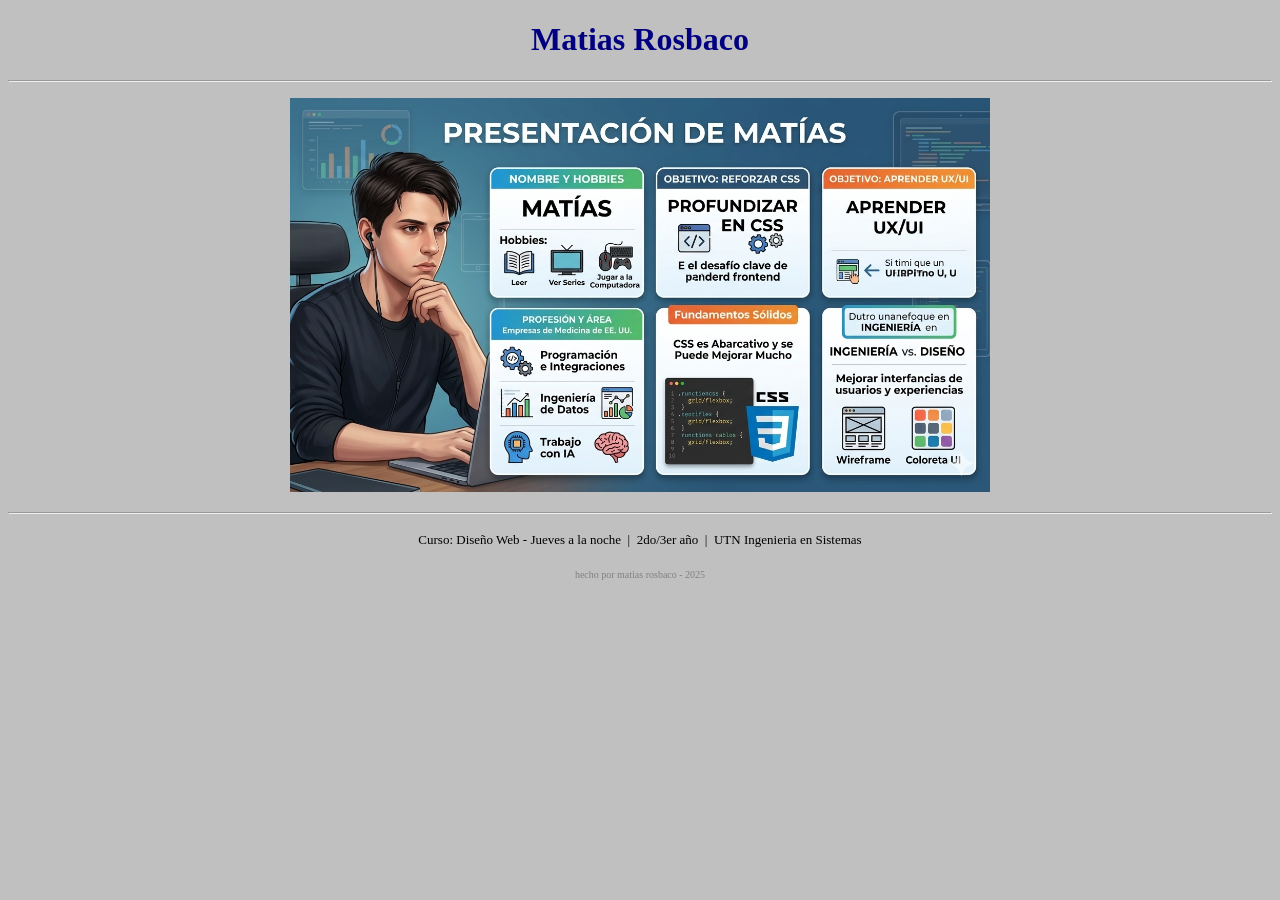
==== index.html @ 19e43684 "primer commit" ====
<!DOCTYPE html>
<html>
<head>
  <title>Pagina de Matias</title>
</head>
<body bgcolor="#c0c0c0">

  <header>
    <h1 align="center">
      <font color="navy">Matias Rosbaco</font>
    </h1>
    <hr>
  </header>

  <main>
    <p align="center">
      <img src="img/image_b8c8bed9.png" width="700" alt="mi infografia">
    </p>
  </main>

  <hr>

  <footer>
    <p align="center">
      <font size="2">
        Curso: Diseño Web - Jueves a la noche &nbsp;|&nbsp; 2do/3er año &nbsp;|&nbsp; UTN Ingenieria en Sistemas
      </font>
    </p>
    <p align="center">
      <font size="1" color="gray">hecho por matias rosbaco - 2025</font>
    </p>
  </footer>

</body>
</html>
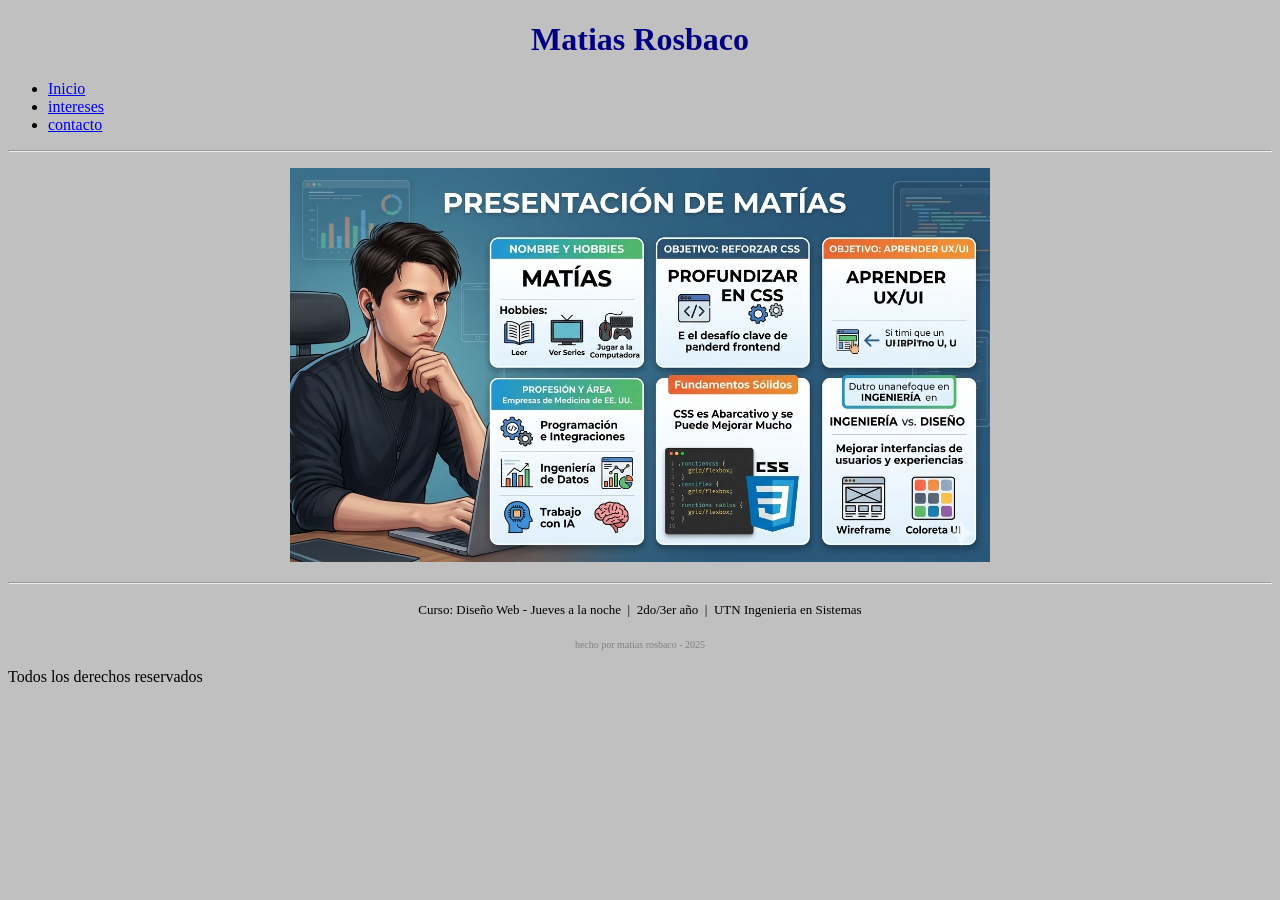
==== commit 729a794b: "agregue intereses y contacto" ====
--- a/index.html
+++ b/index.html
@@ -6,10 +6,17 @@
 <body bgcolor="#c0c0c0">
 
   <header>
-    <h1 align="center">
-      <font color="navy">Matias Rosbaco</font>
-    </h1>
-    <hr>
+      <h1 align="center">
+    <font color="navy">Matias Rosbaco</font>
+  </h1>
+  <nav>
+    <ul>
+      <li><a href="index.html">Inicio</a></li>
+      <li><a href="intereses.html">intereses</a></li>
+      <li><a href="contacto.html">contacto</a></li>
+    </ul>
+  </nav>
+  <hr>
   </header>
 
   <main>
@@ -29,6 +36,8 @@
     <p align="center">
       <font size="1" color="gray">hecho por matias rosbaco - 2025</font>
     </p>
+
+    <p>Todos los derechos reservados</p>
   </footer>
 
 </body>
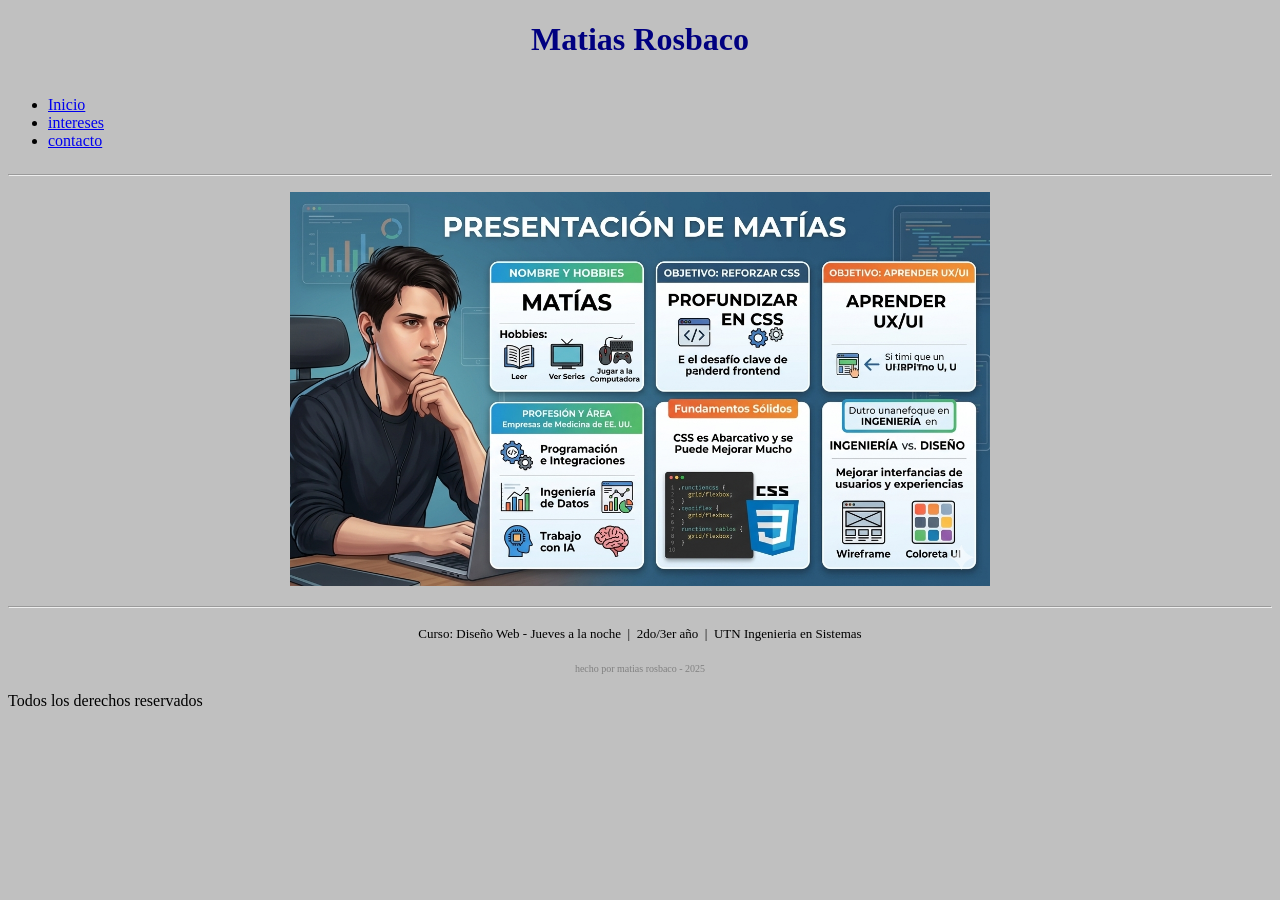
==== commit 600c5200: "agrego style" ====
--- a/index.html
+++ b/index.html
@@ -2,6 +2,12 @@
 <html>
 <head>
   <title>Pagina de Matias</title>
+  <style>
+    ul {
+      display: inline-block;
+      text-align: left;
+    }
+  </style>
 </head>
 <body bgcolor="#c0c0c0">
 
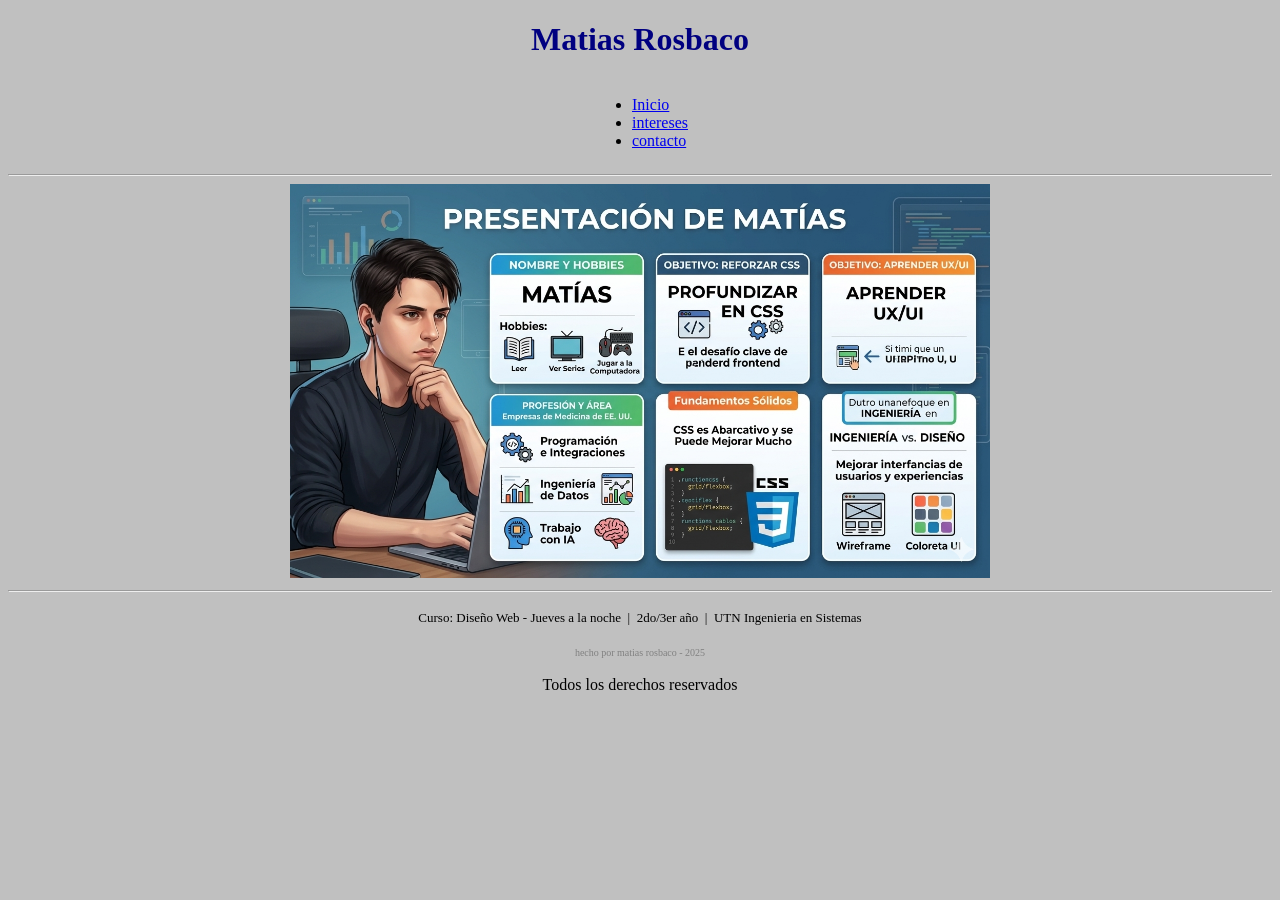
==== commit f1e65bc2: "agrego style al index" ====
--- a/index.html
+++ b/index.html
@@ -11,24 +11,20 @@
 </head>
 <body bgcolor="#c0c0c0">
 
-  <header>
-      <h1 align="center">
-    <font color="navy">Matias Rosbaco</font>
-  </h1>
-  <nav>
-    <ul>
-      <li><a href="index.html">Inicio</a></li>
-      <li><a href="intereses.html">intereses</a></li>
-      <li><a href="contacto.html">contacto</a></li>
-    </ul>
-  </nav>
-  <hr>
+  <header align="center">
+    <h1><font color="navy">Matias Rosbaco</font></h1>
+    <nav>
+      <ul>
+        <li><a href="index.html">Inicio</a></li>
+        <li><a href="intereses.html">intereses</a></li>
+        <li><a href="contacto.html">contacto</a></li>
+      </ul>
+    </nav>
+    <hr>
   </header>
 
-  <main>
-    <p align="center">
-      <img src="img/image_b8c8bed9.png" width="700" alt="mi infografia">
-    </p>
+  <main align="center">
+    <img src="img/image_b8c8bed9.png" width="700" alt="mi infografia">
   </main>
 
   <hr>
@@ -42,8 +38,7 @@
     <p align="center">
       <font size="1" color="gray">hecho por matias rosbaco - 2025</font>
     </p>
-
-    <p>Todos los derechos reservados</p>
+    <p align="center">Todos los derechos reservados</p>
   </footer>
 
 </body>
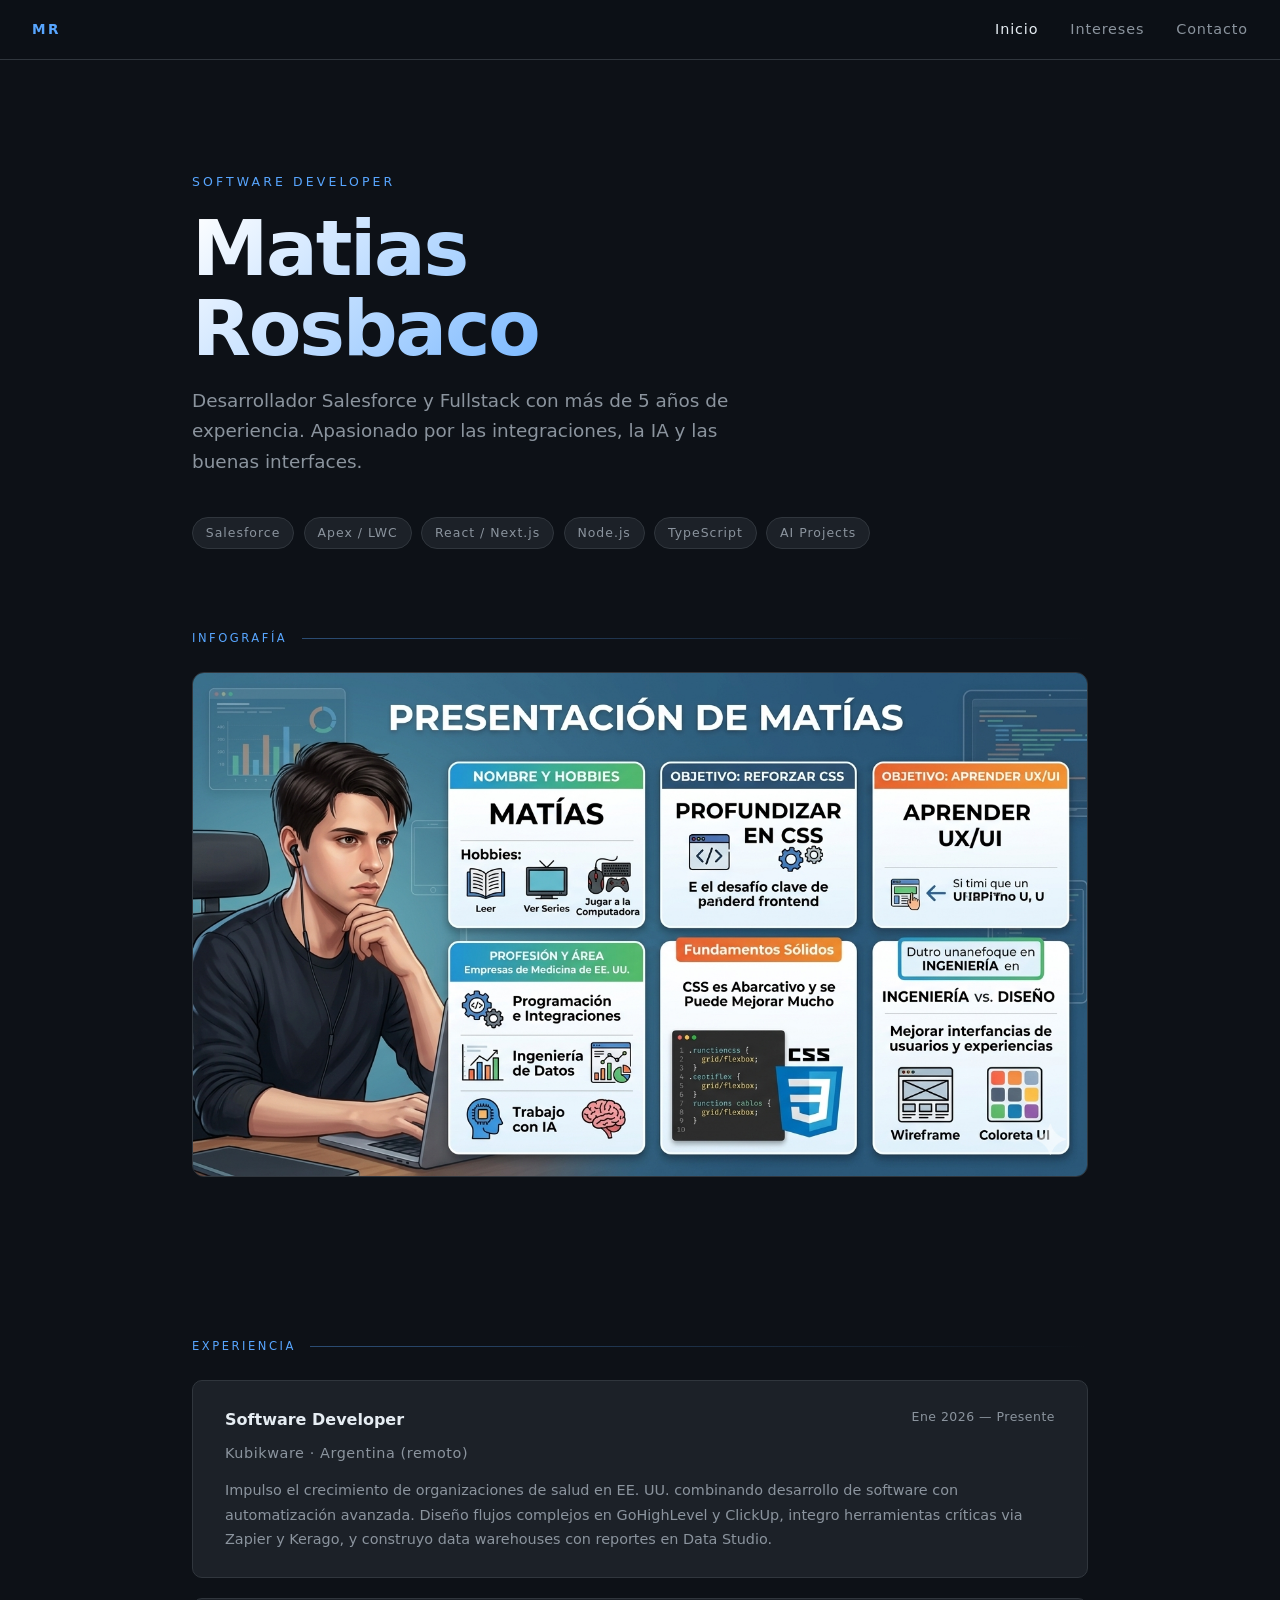
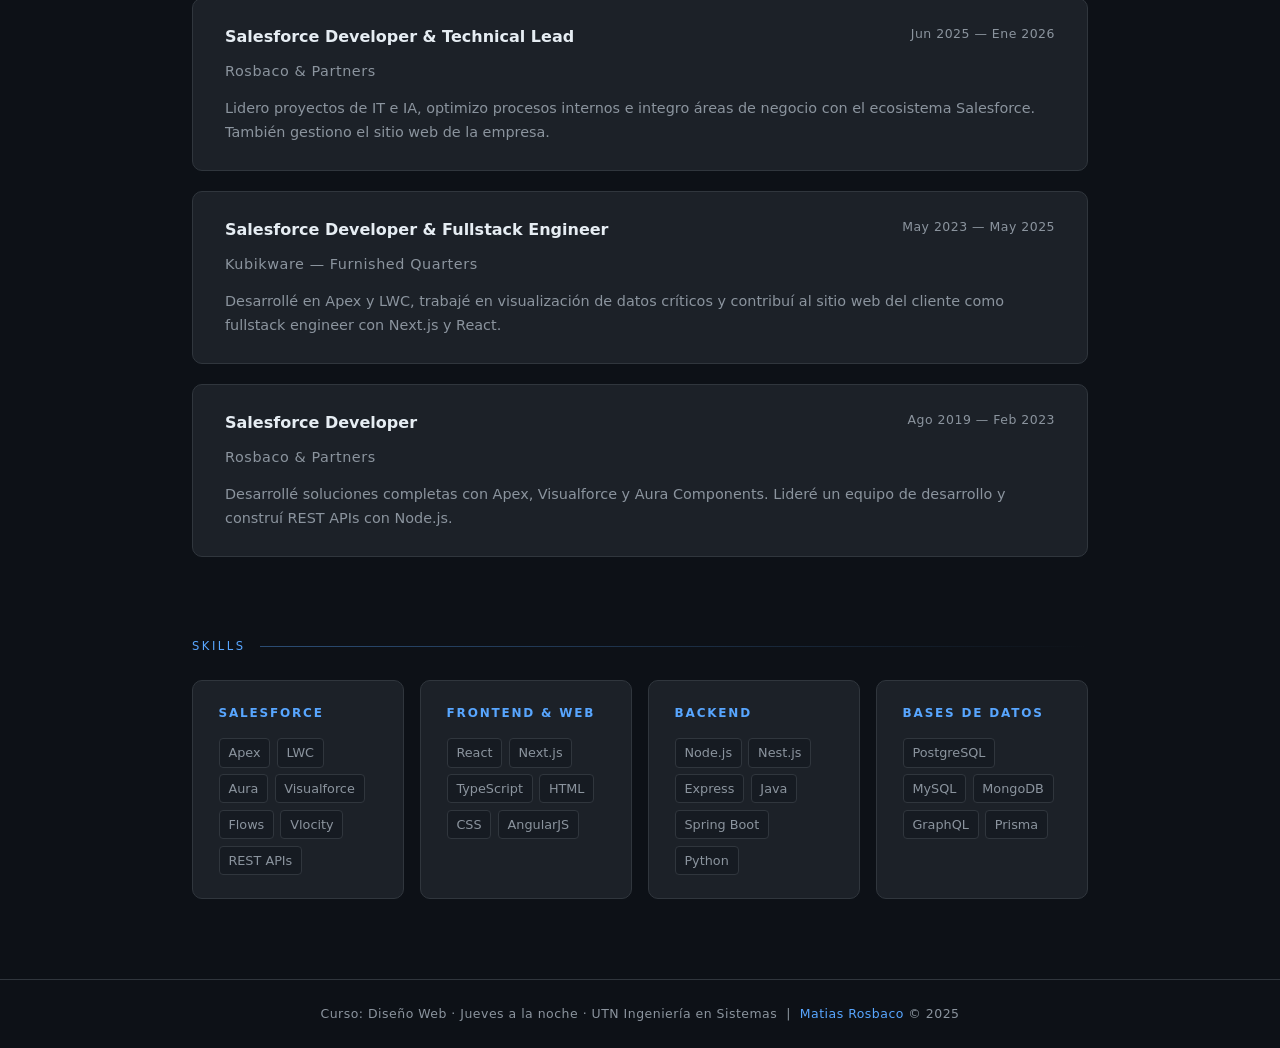
==== commit 8c259894: "agrego estilos oscuro y responsive e info personal tipo cv" ====
--- a/index.html
+++ b/index.html
@@ -1,45 +1,135 @@
 <!DOCTYPE html>
-<html>
+<html lang="es">
 <head>
-  <title>Pagina de Matias</title>
-  <style>
-    ul {
-      display: inline-block;
-      text-align: left;
-    }
-  </style>
+  <meta charset="UTF-8">
+  <meta name="viewport" content="width=device-width, initial-scale=1.0">
+  <title>Matias Rosbaco — Software Developer</title>
+  <link rel="stylesheet" href="style.css">
 </head>
-<body bgcolor="#c0c0c0">
+<body>
 
-  <header align="center">
-    <h1><font color="navy">Matias Rosbaco</font></h1>
-    <nav>
-      <ul>
-        <li><a href="index.html">Inicio</a></li>
-        <li><a href="intereses.html">intereses</a></li>
-        <li><a href="contacto.html">contacto</a></li>
-      </ul>
-    </nav>
-    <hr>
-  </header>
+  <nav>
+    <a href="index.html" class="nav-brand">MR</a>
+    <ul class="nav-links">
+      <li><a href="index.html" class="active">Inicio</a></li>
+      <li><a href="intereses.html">Intereses</a></li>
+      <li><a href="contacto.html">Contacto</a></li>
+    </ul>
+  </nav>
 
-  <main align="center">
-    <img src="img/image_b8c8bed9.png" width="700" alt="mi infografia">
+  <main>
+
+    <!-- HERO -->
+    <div class="hero">
+      <p class="hero-eyebrow">Software Developer</p>
+      <h1>Matias<br>Rosbaco</h1>
+      <p class="hero-sub">
+        Desarrollador Salesforce y Fullstack con más de 5 años de experiencia.
+        Apasionado por las integraciones, la IA y las buenas interfaces.
+      </p>
+      <div class="hero-tags">
+        <span class="tag">Salesforce</span>
+        <span class="tag">Apex / LWC</span>
+        <span class="tag">React / Next.js</span>
+        <span class="tag">Node.js</span>
+        <span class="tag">TypeScript</span>
+        <span class="tag">AI Projects</span>
+      </div>
+    </div>
+
+    <!-- INFOGRAFIA -->
+    <section class="section" style="padding-top: 0;">
+      <p class="label">Infografía</p>
+      <div style="border: 1px solid var(--border); border-radius: 12px; overflow: hidden;">
+        <img src="img/image_b8c8bed9.png" alt="Infografía Matias Rosbaco" style="width: 100%; display: block;">
+      </div>
+    </section>
+
+    <!-- EXPERIENCE -->
+    <section class="section">
+      <p class="label">Experiencia</p>
+      <div class="cards">
+
+        <div class="card">
+          <div class="card-header">
+            <span class="card-title">Software Developer</span>
+            <span class="card-date">Ene 2026 — Presente</span>
+          </div>
+          <p class="card-company">Kubikware · Argentina (remoto)</p>
+          <p>Impulso el crecimiento de organizaciones de salud en EE. UU. combinando desarrollo de software con automatización avanzada. Diseño flujos complejos en GoHighLevel y ClickUp, integro herramientas críticas via Zapier y Kerago, y construyo data warehouses con reportes en Data Studio.</p>
+        </div>
+
+        <div class="card">
+          <div class="card-header">
+            <span class="card-title">Salesforce Developer &amp; Technical Lead</span>
+            <span class="card-date">Jun 2025 — Ene 2026</span>
+          </div>
+          <p class="card-company">Rosbaco &amp; Partners</p>
+          <p>Lidero proyectos de IT e IA, optimizo procesos internos e integro áreas de negocio con el ecosistema Salesforce. También gestiono el sitio web de la empresa.</p>
+        </div>
+
+        <div class="card">
+          <div class="card-header">
+            <span class="card-title">Salesforce Developer &amp; Fullstack Engineer</span>
+            <span class="card-date">May 2023 — May 2025</span>
+          </div>
+          <p class="card-company">Kubikware — Furnished Quarters</p>
+          <p>Desarrollé en Apex y LWC, trabajé en visualización de datos críticos y contribuí al sitio web del cliente como fullstack engineer con Next.js y React.</p>
+        </div>
+
+        <div class="card">
+          <div class="card-header">
+            <span class="card-title">Salesforce Developer</span>
+            <span class="card-date">Ago 2019 — Feb 2023</span>
+          </div>
+          <p class="card-company">Rosbaco &amp; Partners</p>
+          <p>Desarrollé soluciones completas con Apex, Visualforce y Aura Components. Lideré un equipo de desarrollo y construí REST APIs con Node.js.</p>
+        </div>
+
+      </div>
+    </section>
+
+    <!-- SKILLS -->
+    <section class="section" style="padding-top: 0;">
+      <p class="label">Skills</p>
+      <div class="skills-grid">
+        <div class="skill-group">
+          <h3>Salesforce</h3>
+          <ul>
+            <li>Apex</li><li>LWC</li><li>Aura</li><li>Visualforce</li>
+            <li>Flows</li><li>Vlocity</li><li>REST APIs</li>
+          </ul>
+        </div>
+        <div class="skill-group">
+          <h3>Frontend &amp; Web</h3>
+          <ul>
+            <li>React</li><li>Next.js</li><li>TypeScript</li>
+            <li>HTML</li><li>CSS</li><li>AngularJS</li>
+          </ul>
+        </div>
+        <div class="skill-group">
+          <h3>Backend</h3>
+          <ul>
+            <li>Node.js</li><li>Nest.js</li><li>Express</li>
+            <li>Java</li><li>Spring Boot</li><li>Python</li>
+          </ul>
+        </div>
+        <div class="skill-group">
+          <h3>Bases de datos</h3>
+          <ul>
+            <li>PostgreSQL</li><li>MySQL</li><li>MongoDB</li>
+            <li>GraphQL</li><li>Prisma</li>
+          </ul>
+        </div>
+      </div>
+    </section>
+
   </main>
 
-  <hr>
-
   <footer>
-    <p align="center">
-      <font size="2">
-        Curso: Diseño Web - Jueves a la noche &nbsp;|&nbsp; 2do/3er año &nbsp;|&nbsp; UTN Ingenieria en Sistemas
-      </font>
-    </p>
-    <p align="center">
-      <font size="1" color="gray">hecho por matias rosbaco - 2025</font>
-    </p>
-    <p align="center">Todos los derechos reservados</p>
+    Curso: Diseño Web · Jueves a la noche · UTN Ingeniería en Sistemas &nbsp;|&nbsp;
+    <span>Matias Rosbaco</span> © 2025
   </footer>
 
 </body>
-</html>+</html>
--- a/style.css
+++ b/style.css
@@ -0,0 +1,339 @@
+*, *::before, *::after { box-sizing: border-box; margin: 0; padding: 0; }
+
+:root {
+  --bg: #0d1117;
+  --bg2: #161b22;
+  --accent: #58a6ff;
+  --accent2: #79c0ff;
+  --text: #e6edf3;
+  --muted: #8b949e;
+  --border: #30363d;
+  --card: #1c2128;
+}
+
+body {
+  font-family: 'Segoe UI', system-ui, -apple-system, sans-serif;
+  background: var(--bg);
+  color: var(--text);
+  line-height: 1.65;
+  min-height: 100vh;
+  display: flex;
+  flex-direction: column;
+}
+
+/* ── NAV ── */
+nav {
+  position: sticky;
+  top: 0;
+  z-index: 100;
+  background: rgba(13, 17, 23, 0.85);
+  backdrop-filter: blur(12px);
+  border-bottom: 1px solid var(--border);
+  padding: 0 2rem;
+  display: flex;
+  align-items: center;
+  justify-content: space-between;
+  height: 60px;
+}
+
+.nav-brand {
+  font-size: 0.85rem;
+  letter-spacing: 0.18em;
+  text-transform: uppercase;
+  color: var(--accent);
+  font-weight: 600;
+  text-decoration: none;
+}
+
+.nav-links {
+  list-style: none;
+  display: flex;
+  gap: 2rem;
+}
+
+.nav-links a {
+  color: var(--muted);
+  text-decoration: none;
+  font-size: 0.9rem;
+  letter-spacing: 0.06em;
+  transition: color 0.2s;
+}
+
+.nav-links a:hover,
+.nav-links a.active {
+  color: var(--text);
+}
+
+/* ── LABEL (pretext effect) ── */
+.label {
+  font-size: 0.72rem;
+  letter-spacing: 0.22em;
+  text-transform: uppercase;
+  color: var(--accent);
+  display: flex;
+  align-items: center;
+  gap: 0.9rem;
+  margin-bottom: 1.5rem;
+}
+
+.label::after {
+  content: '';
+  flex: 1;
+  height: 1px;
+  background: linear-gradient(to right, var(--accent), transparent);
+  opacity: 0.4;
+}
+
+/* ── SECTIONS ── */
+.section {
+  padding: 5rem 2rem;
+  max-width: 960px;
+  margin: 0 auto;
+  width: 100%;
+}
+
+/* ── HERO ── */
+.hero {
+  padding: 7rem 2rem 5rem;
+  max-width: 960px;
+  margin: 0 auto;
+  width: 100%;
+}
+
+.hero-eyebrow {
+  font-size: 0.78rem;
+  letter-spacing: 0.25em;
+  text-transform: uppercase;
+  color: var(--accent);
+  margin-bottom: 1rem;
+}
+
+.hero h1 {
+  font-size: clamp(2.8rem, 6vw, 5rem);
+  font-weight: 700;
+  letter-spacing: -0.03em;
+  line-height: 1.05;
+  background: linear-gradient(135deg, #fff 0%, #58a6ff 60%, #79c0ff 100%);
+  -webkit-background-clip: text;
+  -webkit-text-fill-color: transparent;
+  background-clip: text;
+  margin-bottom: 1rem;
+}
+
+.hero-sub {
+  font-size: 1.15rem;
+  color: var(--muted);
+  max-width: 560px;
+  margin-bottom: 2.5rem;
+}
+
+.hero-tags {
+  display: flex;
+  flex-wrap: wrap;
+  gap: 0.6rem;
+}
+
+.tag {
+  font-size: 0.78rem;
+  letter-spacing: 0.08em;
+  padding: 0.3rem 0.8rem;
+  border: 1px solid var(--border);
+  border-radius: 20px;
+  color: var(--muted);
+  background: var(--card);
+}
+
+/* ── CARDS ── */
+.cards {
+  display: grid;
+  gap: 1.2rem;
+}
+
+.card {
+  background: var(--card);
+  border: 1px solid var(--border);
+  border-radius: 10px;
+  padding: 1.6rem 2rem;
+  transition: border-color 0.2s, transform 0.2s;
+}
+
+.card:hover {
+  border-color: var(--accent);
+  transform: translateY(-2px);
+}
+
+.card-header {
+  display: flex;
+  justify-content: space-between;
+  align-items: flex-start;
+  gap: 1rem;
+  margin-bottom: 0.5rem;
+  flex-wrap: wrap;
+}
+
+.card-title {
+  font-size: 1rem;
+  font-weight: 600;
+  color: var(--text);
+}
+
+.card-company {
+  font-size: 0.82rem;
+  color: var(--accent);
+  margin-bottom: 0.8rem;
+  letter-spacing: 0.04em;
+}
+
+.card-date {
+  font-size: 0.78rem;
+  color: var(--muted);
+  white-space: nowrap;
+  letter-spacing: 0.04em;
+}
+
+.card p {
+  font-size: 0.9rem;
+  color: var(--muted);
+  line-height: 1.7;
+}
+
+/* ── SKILLS GRID ── */
+.skills-grid {
+  display: grid;
+  grid-template-columns: repeat(auto-fit, minmax(200px, 1fr));
+  gap: 1rem;
+}
+
+.skill-group {
+  background: var(--card);
+  border: 1px solid var(--border);
+  border-radius: 10px;
+  padding: 1.4rem 1.6rem;
+}
+
+.skill-group h3 {
+  font-size: 0.75rem;
+  letter-spacing: 0.15em;
+  text-transform: uppercase;
+  color: var(--accent);
+  margin-bottom: 0.9rem;
+}
+
+.skill-group ul {
+  list-style: none;
+  display: flex;
+  flex-wrap: wrap;
+  gap: 0.4rem;
+}
+
+.skill-group li {
+  font-size: 0.8rem;
+  color: var(--muted);
+  background: var(--bg2);
+  border: 1px solid var(--border);
+  border-radius: 4px;
+  padding: 0.2rem 0.55rem;
+}
+
+/* ── INTERESTS ── */
+.interests-grid {
+  display: grid;
+  grid-template-columns: repeat(auto-fit, minmax(220px, 1fr));
+  gap: 1.2rem;
+}
+
+.interest-card {
+  background: var(--card);
+  border: 1px solid var(--border);
+  border-radius: 10px;
+  padding: 1.6rem;
+}
+
+.interest-card h2 {
+  font-size: 0.8rem;
+  letter-spacing: 0.15em;
+  text-transform: uppercase;
+  color: var(--accent);
+  margin-bottom: 1rem;
+}
+
+.interest-card ul {
+  list-style: none;
+  display: flex;
+  flex-direction: column;
+  gap: 0.5rem;
+}
+
+.interest-card li {
+  font-size: 0.9rem;
+  color: var(--muted);
+  padding-left: 1rem;
+  position: relative;
+}
+
+.interest-card li::before {
+  content: '›';
+  position: absolute;
+  left: 0;
+  color: var(--accent);
+}
+
+/* ── CONTACT ── */
+.contact-list {
+  display: flex;
+  flex-direction: column;
+  gap: 1rem;
+}
+
+.contact-item {
+  display: flex;
+  align-items: center;
+  gap: 1rem;
+  background: var(--card);
+  border: 1px solid var(--border);
+  border-radius: 10px;
+  padding: 1.2rem 1.6rem;
+  text-decoration: none;
+  color: var(--text);
+  transition: border-color 0.2s;
+  max-width: 480px;
+}
+
+.contact-item:hover {
+  border-color: var(--accent);
+}
+
+.contact-item-label {
+  font-size: 0.72rem;
+  letter-spacing: 0.15em;
+  text-transform: uppercase;
+  color: var(--accent);
+  margin-bottom: 0.2rem;
+}
+
+.contact-item-value {
+  font-size: 0.9rem;
+  color: var(--muted);
+}
+
+/* ── FOOTER ── */
+footer {
+  margin-top: auto;
+  border-top: 1px solid var(--border);
+  padding: 1.5rem 2rem;
+  text-align: center;
+  font-size: 0.78rem;
+  color: var(--muted);
+  letter-spacing: 0.04em;
+}
+
+footer span {
+  color: var(--accent);
+}
+
+/* ── RESPONSIVE ── */
+@media (max-width: 640px) {
+  .nav-links { gap: 1.2rem; }
+  .section, .hero { padding-left: 1.2rem; padding-right: 1.2rem; }
+  .card { padding: 1.2rem 1.4rem; }
+}
